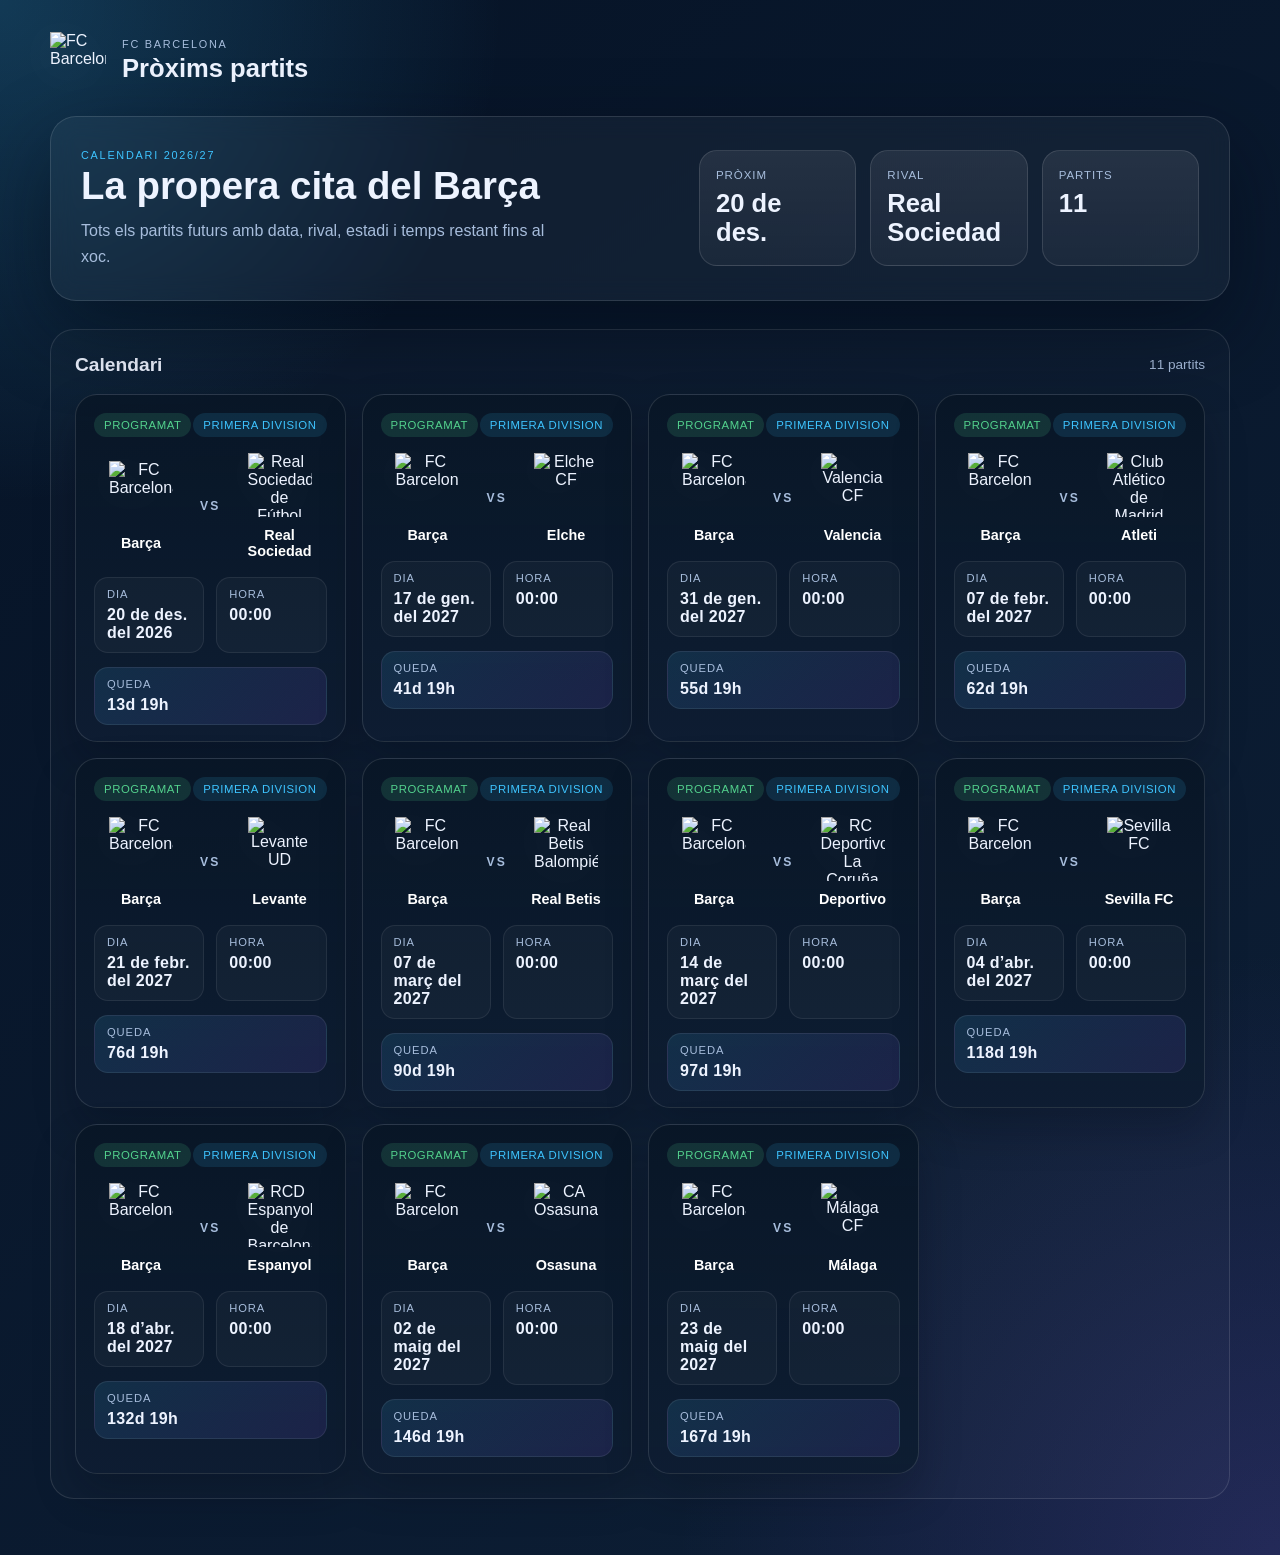
==== index.html @ f966c7b3 "feat: create web page, first version" ====
<!DOCTYPE html>
<html lang="ca">

<head>
    <meta charset="UTF-8" />
    <meta name="viewport" content="width=device-width, initial-scale=1.0" />
    <meta name="description" content="Propera jornada del Barça: partits futurs, rival, data i temps restant." />
    <title>Barça | Pròxims partits</title>
    <link rel="stylesheet" href="./styles.css" />
</head>

<body>
    <div class="page-shell">
        <header class="topbar">
            <div class="brand">
                <img id="clubCrest" src="" alt="Escut del FC Barcelona" />
                <div>
                    <p class="eyebrow">FC Barcelona</p>
                    <h1>Pròxims partits</h1>
                </div>
            </div>
        </header>

        <main class="content">
            <section class="hero">
                <div class="hero-copy">
                    <p class="eyebrow accent">Calendari 2026/27</p>
                    <h2>La propera cita del Barça</h2>
                    <p>
                        Tots els partits futurs amb data, rival, estadi i temps restant
                        fins al xoc.
                    </p>
                </div>
                <div class="summary" id="summaryCards"></div>
            </section>

            <section class="matches-section">
                <div class="section-header">
                    <h3>Calendari</h3>
                    <span id="matchCount" class="match-count">0 partits</span>
                </div>
                <div id="matchesGrid" class="matches-grid" aria-live="polite"></div>
            </section>
        </main>
    </div>

    <template id="matchCardTemplate">
        <article class="match-card">
            <div class="card-head">
                <span class="status-pill"></span>
                <span class="league-tag"></span>
            </div>
            <div class="teams">
                <div class="team-block home">
                    <img class="team-crest" src="" alt="Escut local" />
                    <span class="team-name"></span>
                </div>
                <div class="versus">VS</div>
                <div class="team-block away">
                    <img class="team-crest" src="" alt="Escut rival" />
                    <span class="team-name"></span>
                </div>
            </div>

            <div class="match-info">
                <div class="info-box">
                    <span class="label">Dia</span>
                    <strong class="date-value"></strong>
                </div>
                <div class="info-box">
                    <span class="label">Hora</span>
                    <strong class="time-value"></strong>
                </div>
            </div>

            <div class="countdown-wrap">
                <span class="label">Queda</span>
                <strong class="countdown-value"></strong>
            </div>
        </article>
    </template>

    <script src="./app.js"></script>
</body>

</html>
---- styles.css ----
:root {
    --bg: #061326;
    --bg-2: #0d1f36;
    --panel: rgba(13, 31, 54, 0.78);
    --panel-strong: rgba(17, 39, 66, 0.95);
    --card: rgba(255, 255, 255, 0.06);
    --card-border: rgba(255, 255, 255, 0.12);
    --text: #edf3ff;
    --muted: #a7bddc;
    --accent: #3ec4ff;
    --accent-2: #8a5cf6;
    --success: #53d18d;
    --warning: #ffc857;
    --shadow: 0 30px 80px rgba(2, 8, 20, 0.45);
}

* {
    box-sizing: border-box;
}

html {
    scroll-behavior: smooth;
}

body {
    margin: 0;
    min-height: 100vh;
    font-family: Inter, "Segoe UI", sans-serif;
    background:
        radial-gradient(circle at top left, rgba(62, 196, 255, 0.22), transparent 25%),
        radial-gradient(circle at bottom right, rgba(138, 92, 246, 0.18), transparent 30%),
        linear-gradient(140deg, var(--bg), var(--bg-2));
    color: var(--text);
}

img {
    max-width: 100%;
    display: block;
}

.page-shell {
    width: min(1180px, calc(100vw - 32px));
    margin: 0 auto;
    padding: 32px 0 56px;
}

.topbar {
    display: flex;
    align-items: center;
    justify-content: space-between;
    margin-bottom: 28px;
}

.brand {
    display: inline-flex;
    align-items: center;
    gap: 16px;
}

.brand img {
    width: 56px;
    height: 56px;
    filter: drop-shadow(0 10px 22px rgba(255, 255, 255, 0.12));
}

.brand h1 {
    margin: 0;
    font-size: clamp(1.6rem, 2vw, 2.3rem);
}

.eyebrow {
    margin: 0 0 4px;
    text-transform: uppercase;
    letter-spacing: 0.16em;
    font-size: 0.68rem;
    color: var(--muted);
}

.eyebrow.accent {
    color: var(--accent);
}

.content {
    display: grid;
    gap: 28px;
}

.hero {
    display: grid;
    grid-template-columns: 1.2fr 1fr;
    gap: 18px;
    padding: 30px;
    background: rgba(255, 255, 255, 0.04);
    border: 1px solid var(--card-border);
    border-radius: 26px;
    backdrop-filter: blur(12px);
    box-shadow: var(--shadow);
}

.hero-copy h2 {
    margin: 0 0 10px;
    font-size: clamp(2rem, 3vw, 3rem);
}

.hero-copy p {
    margin: 0;
    max-width: 55ch;
    color: var(--muted);
    line-height: 1.6;
}

.summary {
    display: grid;
    grid-template-columns: repeat(3, minmax(100px, 1fr));
    gap: 14px;
    align-content: center;
}

.summary-card {
    background: linear-gradient(180deg, rgba(255, 255, 255, 0.08), rgba(255, 255, 255, 0.04));
    border: 1px solid var(--card-border);
    padding: 18px 16px;
    border-radius: 18px;
}

.summary-card .label {
    display: block;
    color: var(--muted);
    font-size: 0.72rem;
    text-transform: uppercase;
    letter-spacing: 0.08em;
    margin-bottom: 8px;
}

.summary-card strong {
    font-size: clamp(1.2rem, 2vw, 1.8rem);
}

.matches-section {
    background: rgba(255, 255, 255, 0.02);
    border: 1px solid var(--card-border);
    border-radius: 24px;
    padding: 24px;
}

.section-header {
    display: flex;
    align-items: center;
    justify-content: space-between;
    margin-bottom: 18px;
}

.section-header h3 {
    margin: 0;
    font-size: 1.2rem;
}

.match-count {
    color: var(--muted);
    font-size: 0.85rem;
}

.matches-grid {
    display: grid;
    grid-template-columns: repeat(auto-fit, minmax(260px, 1fr));
    gap: 16px;
}

.match-card {
    position: relative;
    background: linear-gradient(180deg, rgba(8, 22, 38, 0.9), rgba(14, 29, 50, 0.98));
    border: 1px solid var(--card-border);
    border-radius: 22px;
    padding: 18px 18px 16px;
    box-shadow: 0 20px 40px rgba(2, 8, 20, 0.25);
}

.card-head {
    display: flex;
    justify-content: space-between;
    align-items: center;
    margin-bottom: 16px;
}

.status-pill,
.league-tag {
    display: inline-flex;
    align-items: center;
    border-radius: 999px;
    font-size: 0.71rem;
    letter-spacing: 0.05em;
    text-transform: uppercase;
    padding: 6px 10px;
}

.status-pill {
    background: rgba(83, 209, 141, 0.15);
    color: var(--success);
}

.league-tag {
    background: rgba(62, 196, 255, 0.12);
    color: var(--accent);
}

.teams {
    display: grid;
    grid-template-columns: 1fr auto 1fr;
    gap: 12px;
    align-items: center;
    margin-bottom: 18px;
}

.team-block {
    display: flex;
    flex-direction: column;
    align-items: center;
    gap: 10px;
    text-align: center;
}

.team-crest {
    width: 64px;
    height: 64px;
    object-fit: contain;
    filter: drop-shadow(0 8px 20px rgba(255, 255, 255, 0.08));
}

.team-name {
    font-weight: 700;
    color: #fff;
    font-size: 0.9rem;
}

.versus {
    font-size: 0.76rem;
    font-weight: 800;
    letter-spacing: 0.18em;
    color: var(--muted);
}

.match-info {
    display: grid;
    grid-template-columns: repeat(2, minmax(0, 1fr));
    gap: 12px;
    margin-bottom: 14px;
}

.info-box,
.countdown-wrap {
    background: rgba(255, 255, 255, 0.03);
    border: 1px solid rgba(255, 255, 255, 0.08);
    border-radius: 14px;
    padding: 10px 12px;
}

.label {
    color: var(--muted);
    display: block;
    font-size: 0.7rem;
    text-transform: uppercase;
    letter-spacing: 0.08em;
    margin-bottom: 6px;
}

.date-value,
.time-value,
.countdown-value {
    font-size: 1rem;
    letter-spacing: 0.02em;
}

.countdown-wrap {
    background: linear-gradient(135deg, rgba(62, 196, 255, 0.12), rgba(138, 92, 246, 0.12));
}

.empty-state {
    grid-column: 1 / -1;
    padding: 28px 18px;
    text-align: center;
    border-radius: 18px;
    background: rgba(255, 255, 255, 0.03);
    border: 1px solid var(--card-border);
    color: var(--muted);
}

@media (max-width: 760px) {
    .page-shell {
        width: min(100vw - 18px, 700px);
        padding-top: 18px;
    }

    .hero {
        grid-template-columns: 1fr;
        padding: 20px;
    }

    .summary {
        grid-template-columns: repeat(3, minmax(80px, 1fr));
    }

    .section-header {
        align-items: flex-start;
        gap: 10px;
        flex-direction: column;
    }
}
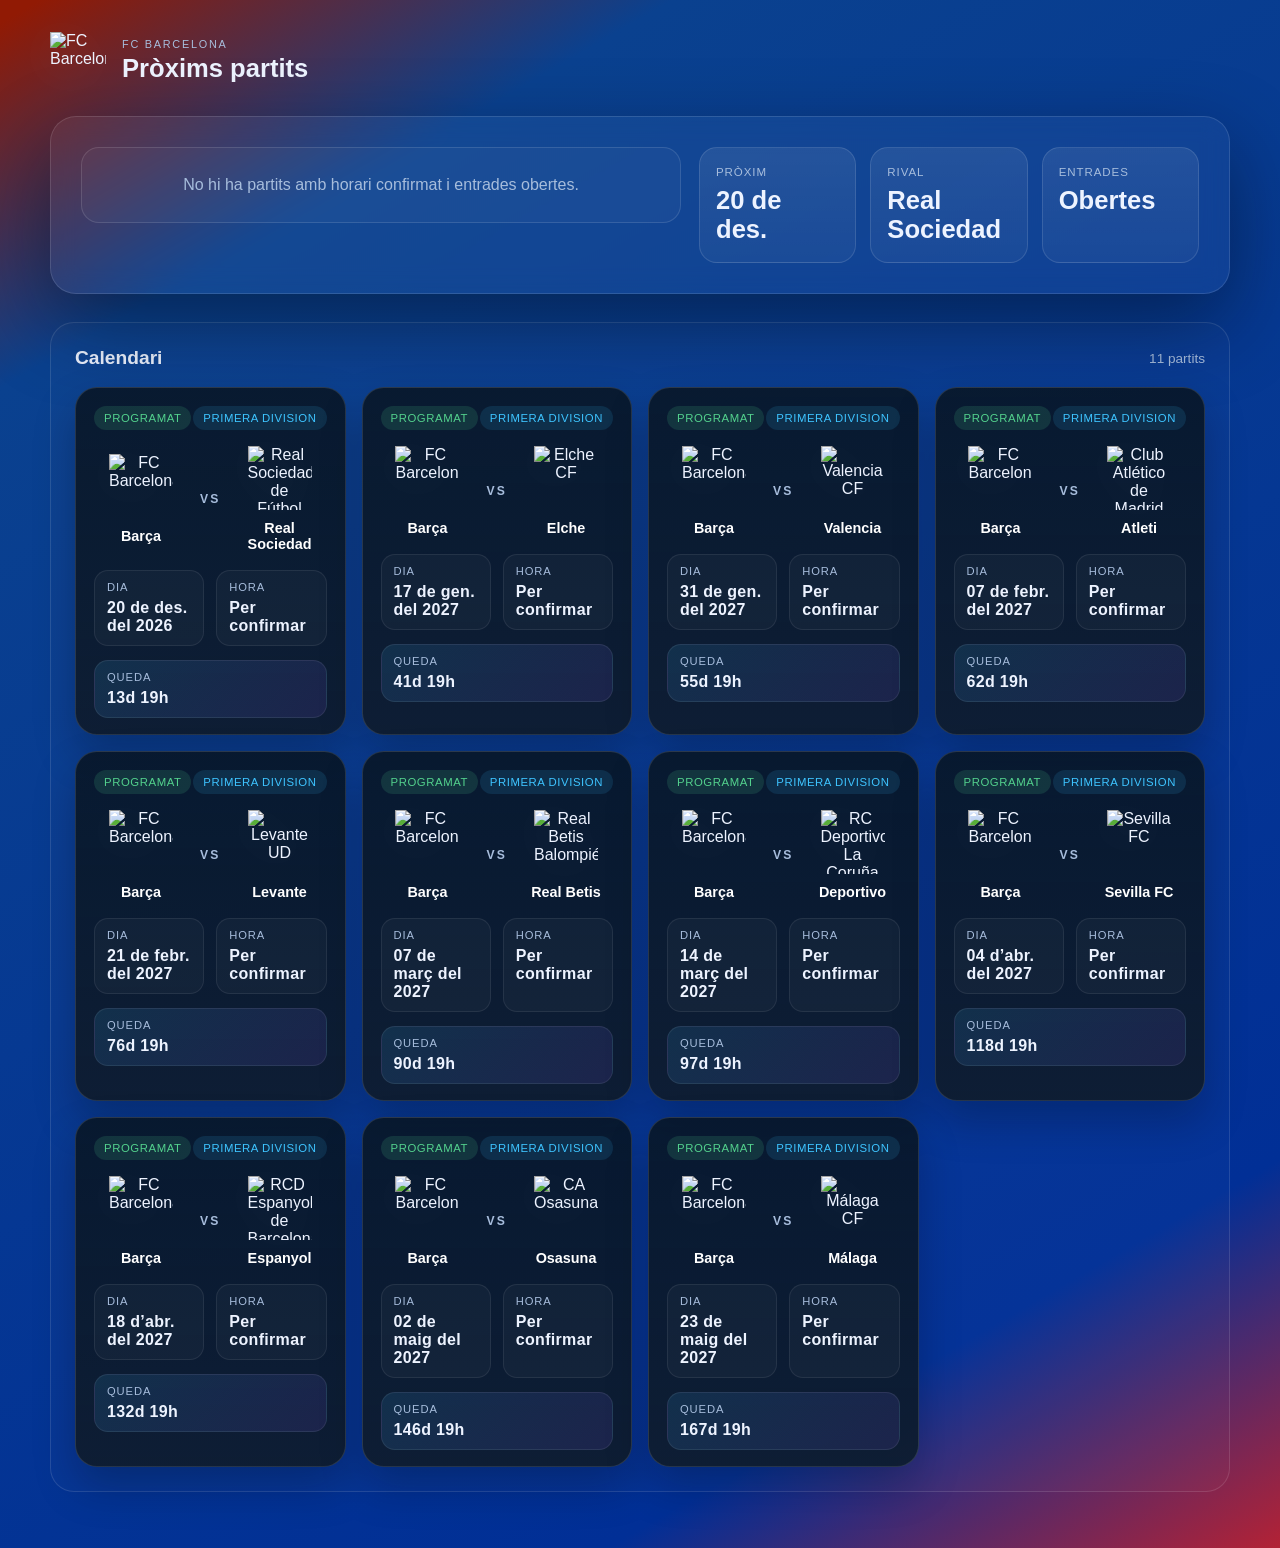
==== commit e3096505: "fix: move webpage to root to fetch data from data dir" ====
--- a/index.html
+++ b/index.html
@@ -23,14 +23,7 @@
 
         <main class="content">
             <section class="hero">
-                <div class="hero-copy">
-                    <p class="eyebrow accent">Calendari 2026/27</p>
-                    <h2>La propera cita del Barça</h2>
-                    <p>
-                        Tots els partits futurs amb data, rival, estadi i temps restant
-                        fins al xoc.
-                    </p>
-                </div>
+                <div id="featuredMatch" class="featured-match" aria-live="polite"></div>
                 <div class="summary" id="summaryCards"></div>
             </section>
 
--- a/styles.css
+++ b/styles.css
@@ -26,10 +26,8 @@
     margin: 0;
     min-height: 100vh;
     font-family: Inter, "Segoe UI", sans-serif;
-    background:
-        radial-gradient(circle at top left, rgba(62, 196, 255, 0.22), transparent 25%),
-        radial-gradient(circle at bottom right, rgba(138, 92, 246, 0.18), transparent 30%),
-        linear-gradient(140deg, var(--bg), var(--bg-2));
+    background: #911a04;
+    background: linear-gradient(150deg, rgba(145, 26, 4, 1) 1%, rgba(10, 65, 143, 1) 17%, rgba(1, 47, 150, 1) 83%, rgba(179, 34, 53, 1) 100%);
     color: var(--text);
 }
 
@@ -274,6 +272,133 @@
     background: linear-gradient(135deg, rgba(62, 196, 255, 0.12), rgba(138, 92, 246, 0.12));
 }
 
+.featured-match {
+    width: 100%;
+}
+
+.featured-card {
+    display: grid;
+    gap: 18px;
+    padding: 24px;
+    border-radius: 28px;
+    background: linear-gradient(135deg, rgba(17, 39, 66, 0.96), rgba(14, 23, 42, 0.9));
+    border: 1px solid rgba(255, 255, 255, 0.12);
+    box-shadow: 0 22px 48px rgba(2, 8, 20, 0.32);
+}
+
+.featured-header {
+    display: flex;
+    justify-content: space-between;
+    align-items: center;
+    gap: 12px;
+    flex-wrap: wrap;
+}
+
+.featured-badge {
+    display: inline-flex;
+    align-items: center;
+    gap: 8px;
+    padding: 8px 12px;
+    border-radius: 999px;
+    background: rgba(62, 196, 255, 0.12);
+    color: var(--accent);
+    font-size: 0.74rem;
+    letter-spacing: 0.08em;
+    text-transform: uppercase;
+}
+
+.featured-badge-icon {
+    font-size: 1rem;
+}
+
+.featured-comp-crest {
+    height: 24px;
+    width: auto;
+    object-fit: contain;
+    filter: drop-shadow(0 2px 4px rgba(255, 255, 255, 0.1));
+}
+
+.featured-tag {
+    display: inline-flex;
+    align-items: center;
+    padding: 8px 12px;
+    border-radius: 999px;
+    background: rgba(83, 209, 141, 0.14);
+    color: var(--success);
+    font-size: 0.72rem;
+    letter-spacing: 0.08em;
+    text-transform: uppercase;
+}
+
+.featured-teams {
+    display: grid;
+    grid-template-columns: 1fr auto 1fr;
+    gap: 16px;
+    align-items: center;
+}
+
+.featured-team {
+    display: flex;
+    flex-direction: column;
+    align-items: center;
+    gap: 12px;
+    text-align: center;
+}
+
+.featured-team img {
+    width: 110px;
+    height: 110px;
+    object-fit: contain;
+    filter: drop-shadow(0 10px 20px rgba(255, 255, 255, 0.08));
+}
+
+.featured-team span {
+    font-size: 1.2rem;
+    font-weight: 800;
+}
+
+.featured-vs {
+    color: var(--muted);
+    font-weight: 900;
+    letter-spacing: 0.2em;
+    font-size: 0.72rem;
+}
+
+.featured-meta {
+    display: grid;
+    grid-template-columns: repeat(3, minmax(0, 1fr));
+    gap: 12px;
+}
+
+.featured-box,
+.featured-deadline {
+    background: rgba(255, 255, 255, 0.04);
+    border: 1px solid rgba(255, 255, 255, 0.08);
+    border-radius: 16px;
+    padding: 12px 14px;
+}
+
+.featured-box strong,
+.featured-deadline strong {
+    font-size: 1.05rem;
+}
+
+.featured-deadline {
+    display: flex;
+    justify-content: space-between;
+    align-items: center;
+    gap: 12px;
+    flex-wrap: wrap;
+    background: linear-gradient(135deg, rgba(62, 196, 255, 0.1), rgba(138, 92, 246, 0.08));
+}
+
+.featured-deadline span {
+    color: var(--muted);
+    font-size: 0.75rem;
+    text-transform: uppercase;
+    letter-spacing: 0.08em;
+}
+
 .empty-state {
     grid-column: 1 / -1;
     padding: 28px 18px;
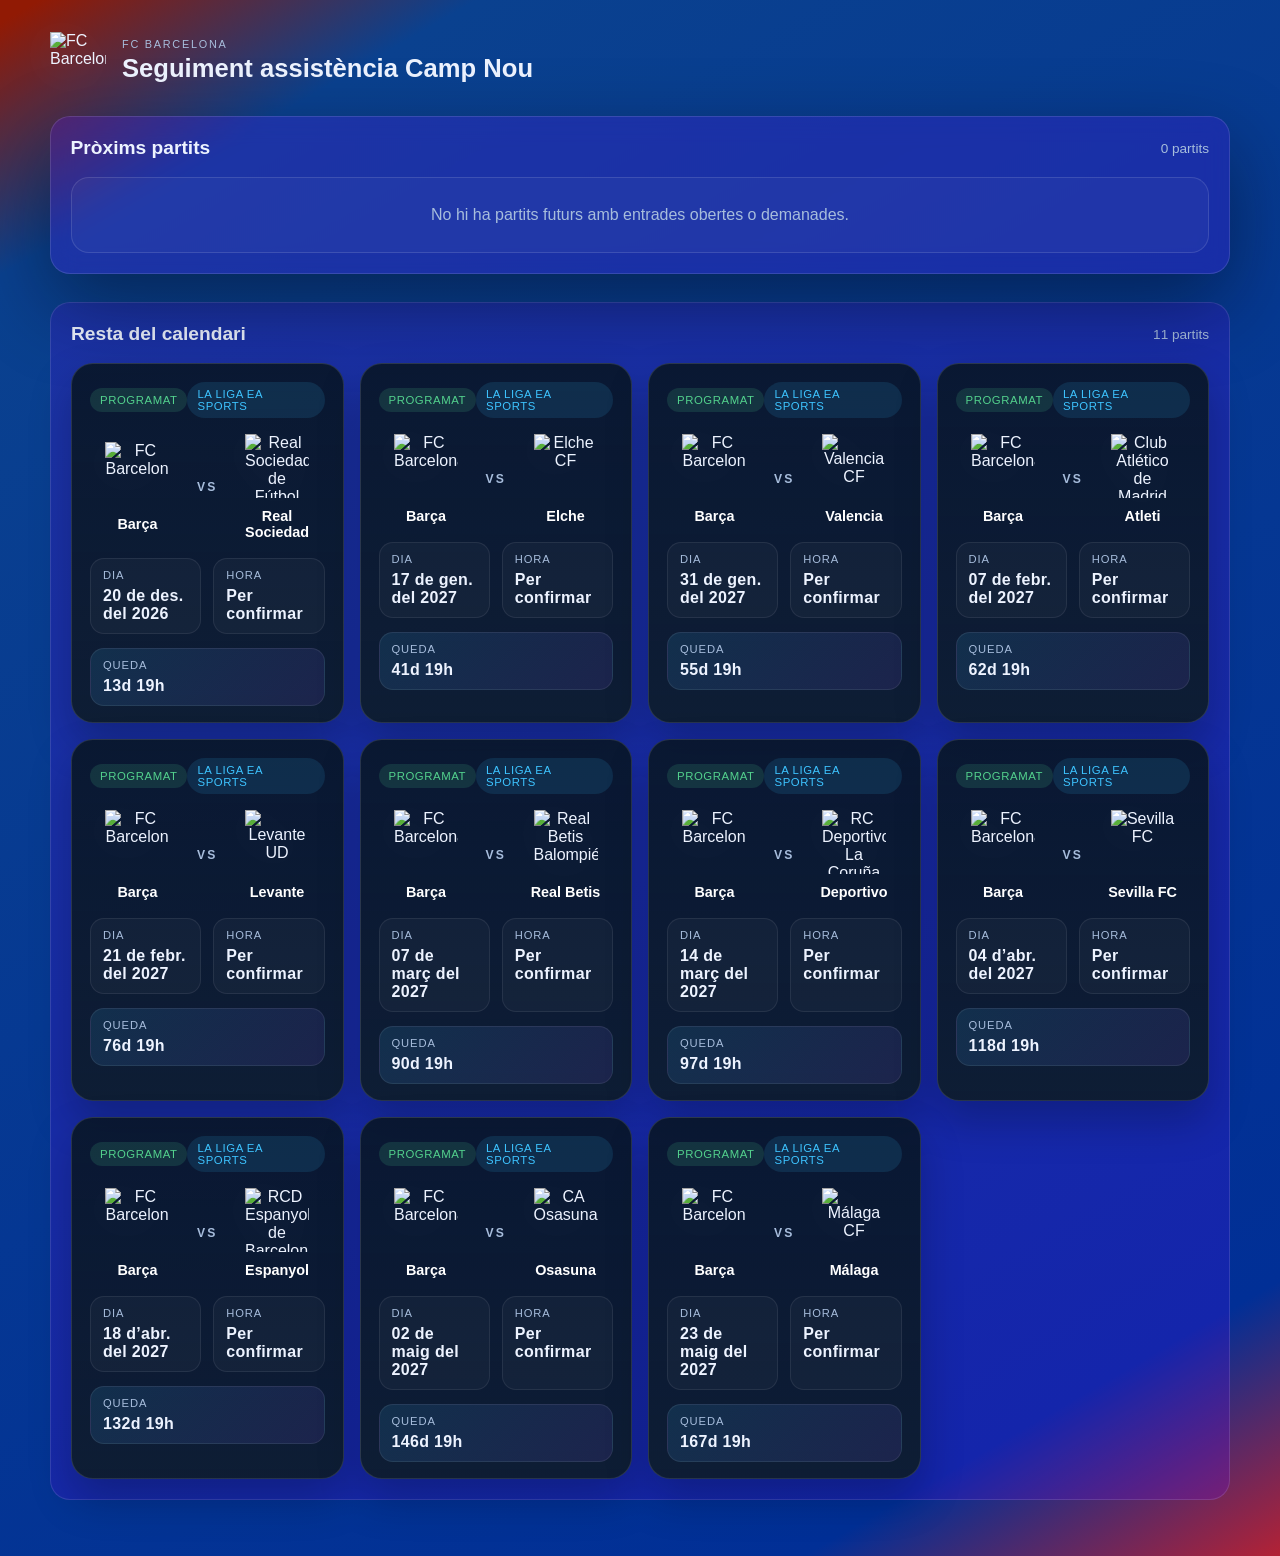
==== commit 5ba62c1f: "feat: Improve match cards, add people, fix comps, fix check updated" ====
--- a/index.html
+++ b/index.html
@@ -5,7 +5,7 @@
     <meta charset="UTF-8" />
     <meta name="viewport" content="width=device-width, initial-scale=1.0" />
     <meta name="description" content="Propera jornada del Barça: partits futurs, rival, data i temps restant." />
-    <title>Barça | Pròxims partits</title>
+    <title>Seguiment assistència Camp Nou</title>
     <link rel="stylesheet" href="./styles.css" />
 </head>
 
@@ -16,21 +16,24 @@
                 <img id="clubCrest" src="" alt="Escut del FC Barcelona" />
                 <div>
                     <p class="eyebrow">FC Barcelona</p>
-                    <h1>Pròxims partits</h1>
+                    <h1>Seguiment assistència Camp Nou</h1>
                 </div>
             </div>
         </header>
 
         <main class="content">
             <section class="hero">
-                <div id="featuredMatch" class="featured-match" aria-live="polite"></div>
-                <div class="summary" id="summaryCards"></div>
+                <div class="section-header">
+                    <h3>Pròxims partits</h3>
+                    <span id="heroMatchCount" class="match-count">0 partits</span>
+                </div>
+                <div id="featuredMatch" class="featured-match matches-grid" aria-live="polite"></div>
             </section>
 
             <section class="matches-section">
                 <div class="section-header">
-                    <h3>Calendari</h3>
-                    <span id="matchCount" class="match-count">0 partits</span>
+                    <h3>Resta del calendari</h3>
+                    <span id="calendarMatchCount" class="match-count">0 partits</span>
                 </div>
                 <div id="matchesGrid" class="matches-grid" aria-live="polite"></div>
             </section>
--- a/styles.css
+++ b/styles.css
@@ -27,7 +27,7 @@
     min-height: 100vh;
     font-family: Inter, "Segoe UI", sans-serif;
     background: #911a04;
-    background: linear-gradient(150deg, rgba(145, 26, 4, 1) 1%, rgba(10, 65, 143, 1) 17%, rgba(1, 47, 150, 1) 83%, rgba(179, 34, 53, 1) 100%);
+    background: linear-gradient(150deg, rgba(145, 26, 4, 1) 1%, rgba(10, 65, 143, 1) 12%, rgba(1, 47, 150, 1) 88%, rgba(179, 34, 53, 1) 100%);
     color: var(--text);
 }
 
@@ -85,12 +85,11 @@
 
 .hero {
     display: grid;
-    grid-template-columns: 1.2fr 1fr;
-    gap: 18px;
-    padding: 30px;
-    background: rgba(255, 255, 255, 0.04);
+    grid-template-columns: 1fr;
+    padding: 20px;
+    background: rgba(102, 0, 255, 0.2);
     border: 1px solid var(--card-border);
-    border-radius: 26px;
+    border-radius: 20px;
     backdrop-filter: blur(12px);
     box-shadow: var(--shadow);
 }
@@ -107,38 +106,19 @@
     line-height: 1.6;
 }
 
-.summary {
-    display: grid;
-    grid-template-columns: repeat(3, minmax(100px, 1fr));
-    gap: 14px;
-    align-content: center;
-}
-
-.summary-card {
-    background: linear-gradient(180deg, rgba(255, 255, 255, 0.08), rgba(255, 255, 255, 0.04));
+.hero .section-header {
+    grid-column: 1 / -1;
+}
+
+.hero {
+    grid-template-columns: 1fr;
+}
+
+.matches-section {
+    background: rgba(102, 0, 255, 0.2);
     border: 1px solid var(--card-border);
-    padding: 18px 16px;
-    border-radius: 18px;
-}
-
-.summary-card .label {
-    display: block;
-    color: var(--muted);
-    font-size: 0.72rem;
-    text-transform: uppercase;
-    letter-spacing: 0.08em;
-    margin-bottom: 8px;
-}
-
-.summary-card strong {
-    font-size: clamp(1.2rem, 2vw, 1.8rem);
-}
-
-.matches-section {
-    background: rgba(255, 255, 255, 0.02);
-    border: 1px solid var(--card-border);
-    border-radius: 24px;
-    padding: 24px;
+    border-radius: 20px;
+    padding: 20px;
 }
 
 .section-header {
